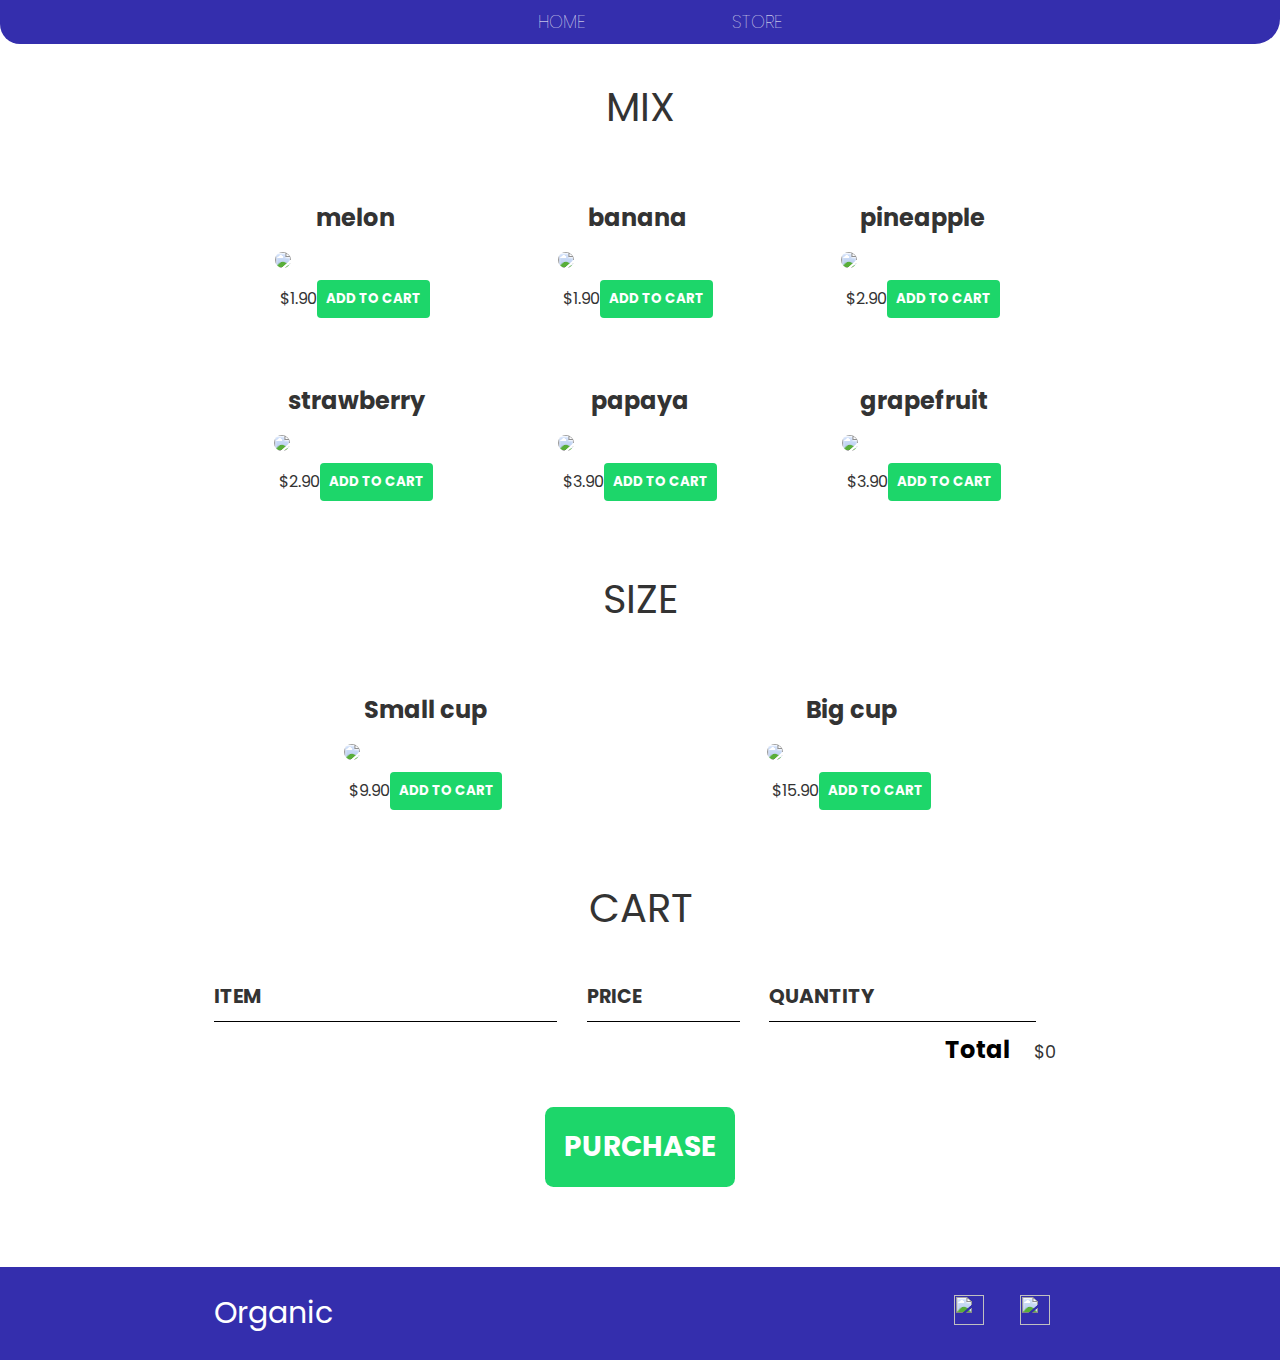
==== store.html @ 0c11e68b "first commit" ====
<!DOCTYPE html>
<html lang="en">
<head>
    <meta charset="UTF-8">
    <meta name="viewport" content="width=device-width, initial-scale=1.0">
    <title>Document</title>
    <link rel="stylesheet" href="style.css">
    <script src="script.js" async></script>
</head>
<body>
    <header class="main-header">
        <nav class="main-nav nav">
            <ul>
                <li><a href="index.html">HOME</a></li>
                <li><a href="store.html">STORE</a></li>
            </ul>
        </nav>
    </header>
    <section class="container content-section">
        <h2 class="section-header">MIX</h2>
        <div class="shop-items">
            <div class="shop-item">
                <span class="shop-item-title">melon</span>
                <img class="shop-item-image" src="Images/cantaloup.jpg">
                <div class="shop-item-details">
                    <span class="shop-item-price">$1.90</span>
                    <button class="btn btn-primary shop-item-button" type="button">ADD TO CART</button>
                </div>
            </div>
            <div class="shop-item">
                <span class="shop-item-title">banana</span>
                <img class="shop-item-image" src="Images/banana.jpg">
                <div class="shop-item-details">
                    <span class="shop-item-price">$1.90</span>
                    <button class="btn btn-primary shop-item-button"type="button">ADD TO CART</button>
                </div>
            </div>
            <div class="shop-item">
                <span class="shop-item-title">pineapple</span>
                <img class="shop-item-image" src="Images/pineapple.jpg">
                <div class="shop-item-details">
                    <span class="shop-item-price">$2.90</span>
                    <button class="btn btn-primary shop-item-button" type="button">ADD TO CART</button>
                </div>
            </div>
            <div class="shop-item">
                <span class="shop-item-title">strawberry</span>
                <img class="shop-item-image" src="Images/straw.jpg">
                <div class="shop-item-details">
                    <span class="shop-item-price">$2.90</span>
                    <button class="btn btn-primary shop-item-button" type="button">ADD TO CART</button>
                </div>
            </div>
            <div class="shop-item">
                <span class="shop-item-title">papaya</span>
                <img class="shop-item-image" src="Images/papaya.jpg">
                <div class="shop-item-details">
                    <span class="shop-item-price">$3.90</span>
                    <button class="btn btn-primary shop-item-button" type="button">ADD TO CART</button>
                </div>
            </div>
            <div class="shop-item">
                <span class="shop-item-title">grapefruit</span>
                <img class="shop-item-image" src="Images/grapefruit.jpg">
                <div class="shop-item-details">
                    <span class="shop-item-price">$3.90</span>
                    <button class="btn btn-primary shop-item-button" type="button">ADD TO CART</button>
                </div>
            </div>
        </div>
    </section>
    <section class="container content-section">
        <h2 class="section-header">SIZE</h2>
        <div class="shop-items">
            <div class="shop-item">
                <span class="shop-item-title">Small cup</span>
                <img class="shop-item-image" src="Images/small.png">
                <div class="shop-item-details">
                    <span class="shop-item-price">$9.90</span>
                    <button class="btn btn-primary shop-item-button" type="button">ADD TO CART</button>
                </div>
            </div>
            <div class="shop-item">
                <span class="shop-item-title">Big cup</span>
                <img class="shop-item-image" src="Images/big.png">
                <div class="shop-item-details">
                    <span class="shop-item-price">$15.90</span>
                    <button class="btn btn-primary shop-item-button" type="button">ADD TO CART</button>
                </div>
            </div>
        </div>
    </section>
    <section class="container content-section">
        <h2 class="section-header">CART</h2>
        <div class="cart-row">
            <span class="cart-item cart-header cart-column">ITEM</span>
            <span class="cart-price cart-header cart-column">PRICE</span>
            <span class="cart-quantity cart-header cart-column">QUANTITY</span>
        </div>
        <div class="cart-items">
        </div>
        <div class="cart-total">
            <strong class="cart-total-title">Total</strong>
            <span class="cart-total-price">$0</span>
        </div>
        <button class="btn btn-primary btn-purchase" type="button">PURCHASE</button>
    </section>
    <footer class="main-footer">
        <div class="container main-footer-container">
            <h3 class="brand-name small">Organic</h3>
            <ul class="nav footer-nav">
                <li>
                    <a href="https://www.youtube.com" target="_blank">
                        <img src="Images/YouTube Logo.png">
                    </a>
                </li>
                <li>
                    <a href="https://www.facebook.com" target="_blank">
                        <img src="Images/Facebook Logo.png">
                    </a>
                </li>
            </ul>
        </div>
    </footer>
</body>
</html>
---- style.css ----
@import url('https://fonts.googleapis.com/css?family=Raleway:300,400,700');
@import url('https://fonts.googleapis.com/css2?family=Poppins:wght@300;400;500;700;800&display=swap');



* {
    box-sizing: border-box;
    font-family: 'Poppins', sans-serif;
    color: #777;
}

html, body {
    margin: 0;
    padding: 0;
    min-height: 100%;
}

.nav ul {
    margin: 0;
}

.nav li {
    display: inline;
}

.nav a {
    display: inline-block;
    padding: .5em;
    color: white;
    text-decoration: none;
}

.main-nav {
    text-align: center;
    font-size: 1.1em;
    font-weight: lighter;
}

.main-nav li {
    padding: 0 5%;
}

.nav a:hover {
    background-color: rgba(255, 255, 255, .3)
}

.main-header {
    background-color: #342ead;
    background-blend-mode: multiply;
    border-radius: 0 0 25px 20px;
}
.brand{
    display: flex;
    align-items: center;
    justify-content: center;
}
.brand-name{
    text-align: center;
    margin: 0;
    font-size: 4em;
    font-weight: normal;
    color: white;
    font-size: 8em;
}
.logo{
    background-color: white;
    height: 6.6em;
    border-radius: 100px;
}
.presentation{
    display: flex;
    flex-wrap: wrap;
    justify-content: center;
    max-width: 900px;
}
.presentation-text{
    display: inline-block;
    padding: 20px;
    text-align: center;
}
.presentation-image{
    display: inline-block;
    padding: 20px;
    text-align: center;
    width: 50%;
}
.image-cover{
    height: auto;
    width: 100%;
    margin: 10px;
    
}
.content-section {
    margin: 1em;
}

.container {
    max-width: 900px;
    margin: 0 auto;
    padding: 0 1.5em;
}
.section-header {
    font-weight: normal;
    color: #333;
    text-align: center;
    font-size: 2.5em;
}

.btn {
    text-align: center;
    vertical-align: middle;
    padding: .67em .67em;
    cursor: pointer;
}

.btn-header {
    margin: .5em 15% 2em 15%;
    color: white;
    border: 2px solid #2D9CDB;
    background-color: rgba(255, 255, 255, .1);
    border-radius: 0;
    font-size: 1.5em;
    font-weight: lighter;
    padding-left: 2em;
    padding-right: 2em;
}

.btn-header:hover {
    background-color: rgba(255, 255, 255, .3);
}

.btn-primary {
    color: white;
    background-color: rgb(29, 214, 106);
    border: none;
    border-radius: .3em;
    font-weight: bold;
}

.btn-primary:hover {
    background-color: rgb(27, 201, 100);
}

.shop-item {
    margin: 30px;
}

.shop-item-title {
    display: block;
    width: 100%;
    text-align: center;
    font-weight: bold;
    font-size: 1.5em;
    color: #333;
    margin-bottom: 15px;
}

.shop-item-image {
    height: 250px;
}

.shop-item-details {
    display: flex;
    align-items: center;
    padding: 5px;
}

.shop-item-price {
    flex-grow: 1;
    color: #333;
}

.shop-items {
    display: flex;
    flex-wrap: wrap;
    justify-content: space-around;
}

.cart-header {
    font-weight: bold;
    font-size: 1.25em;
    color: #333;
}

.cart-column {
    display: flex;
    align-items: center;
    border-bottom: 1px solid black;
    margin-right: 1.5em;
    padding-bottom: 10px;
    margin-top: 10px;
}

.cart-row {
    display: flex;
}

.cart-item {
    width: 45%;
}

.cart-price {
    width: 20%;
    font-size: 1.2em;
    color: #333;
}

.cart-quantity {
    width: 35%;
}

.cart-item-title {
    color: #333;
    margin-left: .5em;
    font-size: 1.2em;
}

.cart-item-image {
    width: 75px;
    height: auto;
    border-radius: 15px;
}

.btn-danger {
    color: white;
    background-color: #ff692d;
    border: none;
    border-radius: .3em;
    font-weight: bold;
}

.btn-danger:hover {
    background-color: #ea6227;
}

.cart-quantity-input {
    height: 34px;
    width: 50px;
    border-radius: 5px;
    border: 1px solid black;
    background-color: #eee;
    color: #333;
    padding: 0;
    text-align: center;
    font-size: 1.2em;
    margin-right: 25px;
}

.cart-row:last-child {
    border-bottom: 1px solid black;
}

.cart-row:last-child .cart-column {
    border: none;
}

.cart-total {
    text-align: end;
    margin-top: 10px;
    margin-right: 10px;
}

.cart-total-title {
    font-weight: bold;
    font-size: 1.5em;
    color: black;
    margin-right: 20px;
}

.cart-total-price {
    color: #333;
    font-size: 1.1em;
}

.btn-purchase {
    display: block;
    margin: 40px auto 80px auto;
    font-size: 1.75em;
}
.shop-item-image{
    border-radius: 40px;
}
.main-footer {
    background-color: #342ead;
    color: white;
    padding: .25em 0;
}

.main-footer-container {
    display: flex;
    align-items: center;
}

.main-footer-container ul {
    flex-grow: 1;
    text-align: end;
}

.footer-nav li {
    padding: 0 .5em;
}

.footer-nav img {
    width: 30px;
    height: 30px;
}
.small{
    font-size: 30px;
}
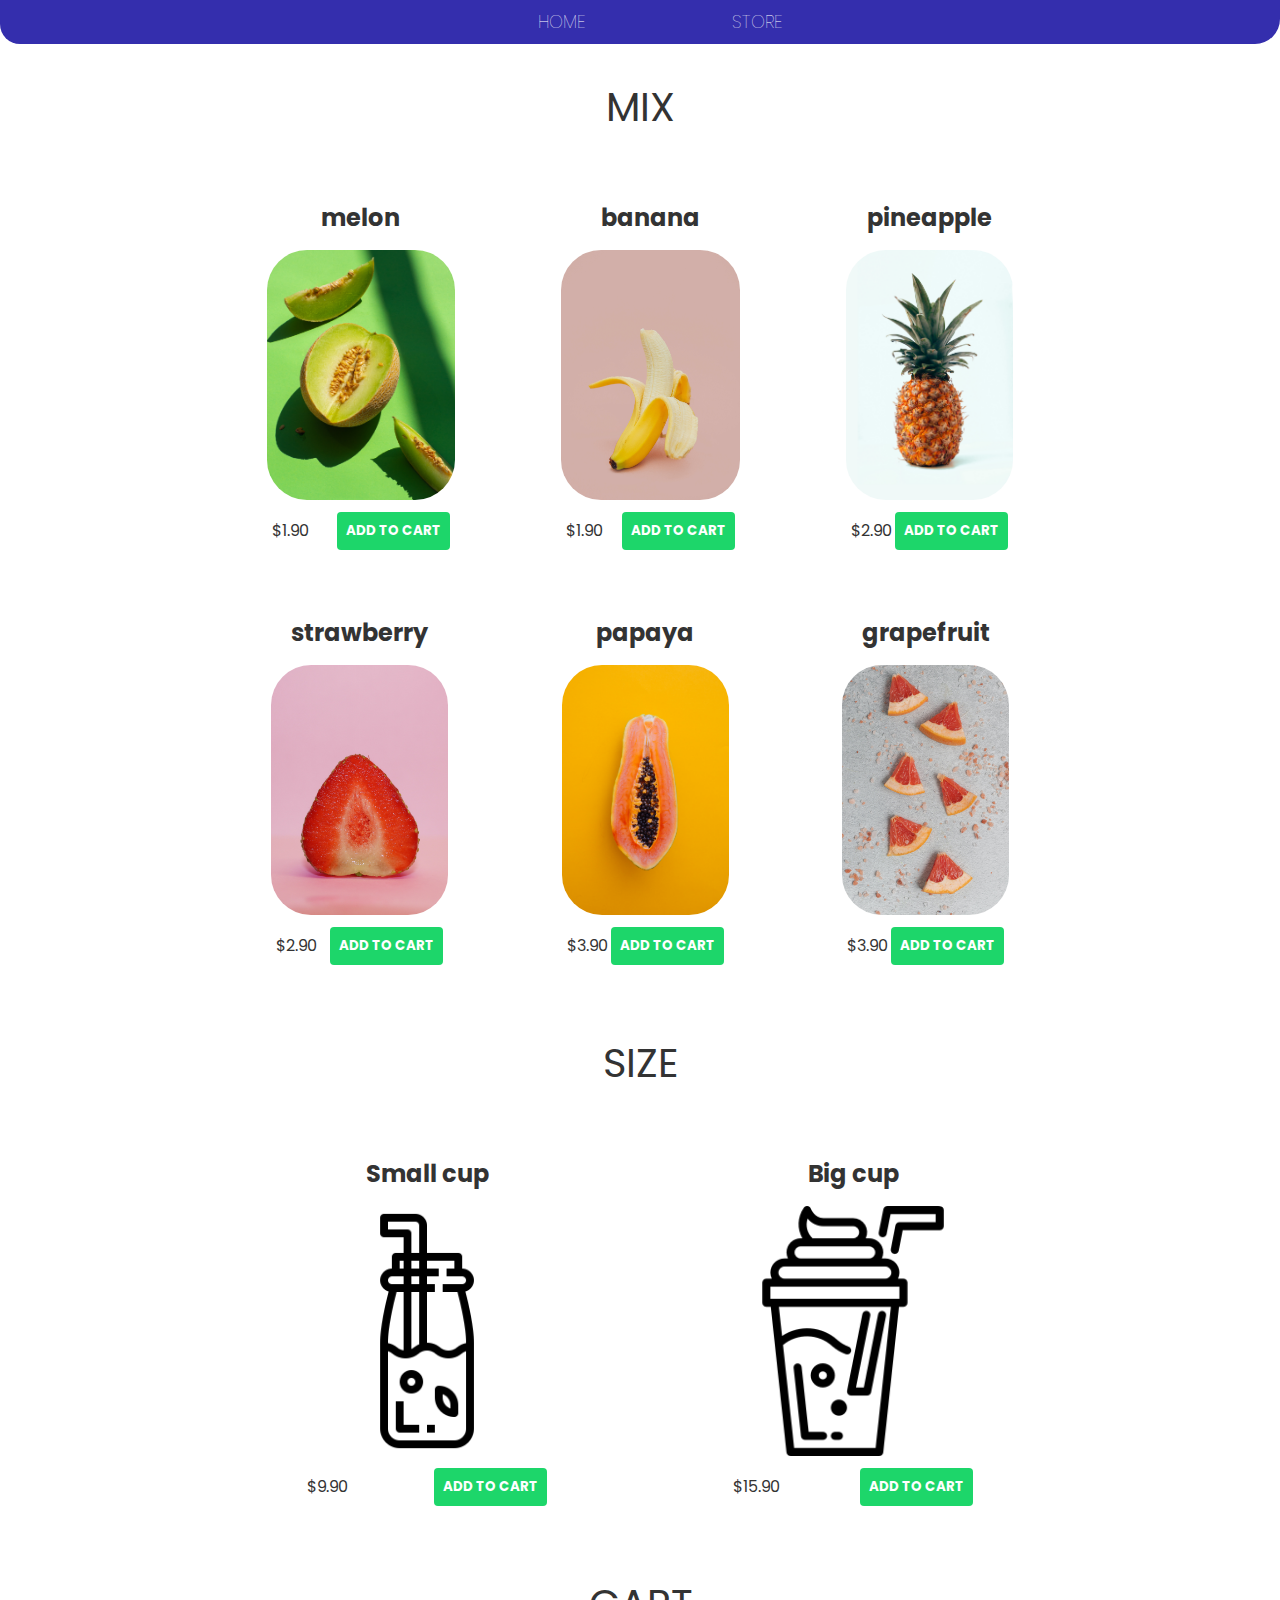
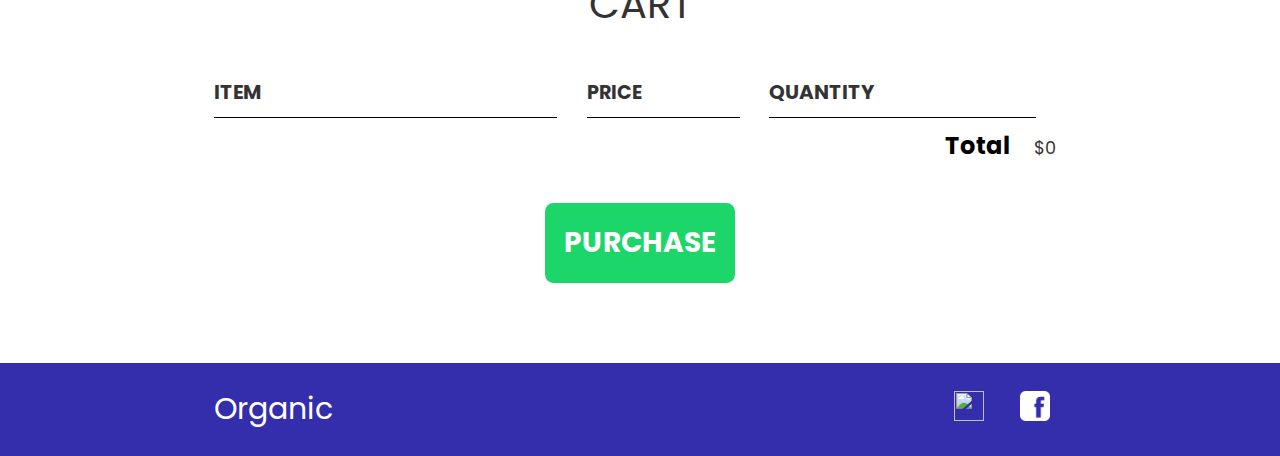
==== commit 262d5bdb: "second commit" ====
--- a/store.html
+++ b/store.html
@@ -21,7 +21,7 @@
         <div class="shop-items">
             <div class="shop-item">
                 <span class="shop-item-title">melon</span>
-                <img class="shop-item-image" src="Images/cantaloup.jpg">
+                <img class="shop-item-image" src="images/cantaloup.jpg">
                 <div class="shop-item-details">
                     <span class="shop-item-price">$1.90</span>
                     <button class="btn btn-primary shop-item-button" type="button">ADD TO CART</button>
@@ -29,7 +29,7 @@
             </div>
             <div class="shop-item">
                 <span class="shop-item-title">banana</span>
-                <img class="shop-item-image" src="Images/banana.jpg">
+                <img class="shop-item-image" src="images/banana.jpg">
                 <div class="shop-item-details">
                     <span class="shop-item-price">$1.90</span>
                     <button class="btn btn-primary shop-item-button"type="button">ADD TO CART</button>
@@ -37,7 +37,7 @@
             </div>
             <div class="shop-item">
                 <span class="shop-item-title">pineapple</span>
-                <img class="shop-item-image" src="Images/pineapple.jpg">
+                <img class="shop-item-image" src="images/pineapple.jpg">
                 <div class="shop-item-details">
                     <span class="shop-item-price">$2.90</span>
                     <button class="btn btn-primary shop-item-button" type="button">ADD TO CART</button>
@@ -45,7 +45,7 @@
             </div>
             <div class="shop-item">
                 <span class="shop-item-title">strawberry</span>
-                <img class="shop-item-image" src="Images/straw.jpg">
+                <img class="shop-item-image" src="images/straw.jpg">
                 <div class="shop-item-details">
                     <span class="shop-item-price">$2.90</span>
                     <button class="btn btn-primary shop-item-button" type="button">ADD TO CART</button>
@@ -53,7 +53,7 @@
             </div>
             <div class="shop-item">
                 <span class="shop-item-title">papaya</span>
-                <img class="shop-item-image" src="Images/papaya.jpg">
+                <img class="shop-item-image" src="images/papaya.jpg">
                 <div class="shop-item-details">
                     <span class="shop-item-price">$3.90</span>
                     <button class="btn btn-primary shop-item-button" type="button">ADD TO CART</button>
@@ -61,7 +61,7 @@
             </div>
             <div class="shop-item">
                 <span class="shop-item-title">grapefruit</span>
-                <img class="shop-item-image" src="Images/grapefruit.jpg">
+                <img class="shop-item-image" src="images/grapefruit.jpg">
                 <div class="shop-item-details">
                     <span class="shop-item-price">$3.90</span>
                     <button class="btn btn-primary shop-item-button" type="button">ADD TO CART</button>
@@ -74,7 +74,7 @@
         <div class="shop-items">
             <div class="shop-item">
                 <span class="shop-item-title">Small cup</span>
-                <img class="shop-item-image" src="Images/small.png">
+                <img class="shop-item-image" src="images/small.png">
                 <div class="shop-item-details">
                     <span class="shop-item-price">$9.90</span>
                     <button class="btn btn-primary shop-item-button" type="button">ADD TO CART</button>
@@ -82,7 +82,7 @@
             </div>
             <div class="shop-item">
                 <span class="shop-item-title">Big cup</span>
-                <img class="shop-item-image" src="Images/big.png">
+                <img class="shop-item-image" src="images/big.png">
                 <div class="shop-item-details">
                     <span class="shop-item-price">$15.90</span>
                     <button class="btn btn-primary shop-item-button" type="button">ADD TO CART</button>
@@ -111,12 +111,12 @@
             <ul class="nav footer-nav">
                 <li>
                     <a href="https://www.youtube.com" target="_blank">
-                        <img src="Images/YouTube Logo.png">
+                        <img src="images/YouTube Logo.png">
                     </a>
                 </li>
                 <li>
                     <a href="https://www.facebook.com" target="_blank">
-                        <img src="Images/Facebook Logo.png">
+                        <img src="images/Facebook Logo.png">
                     </a>
                 </li>
             </ul>
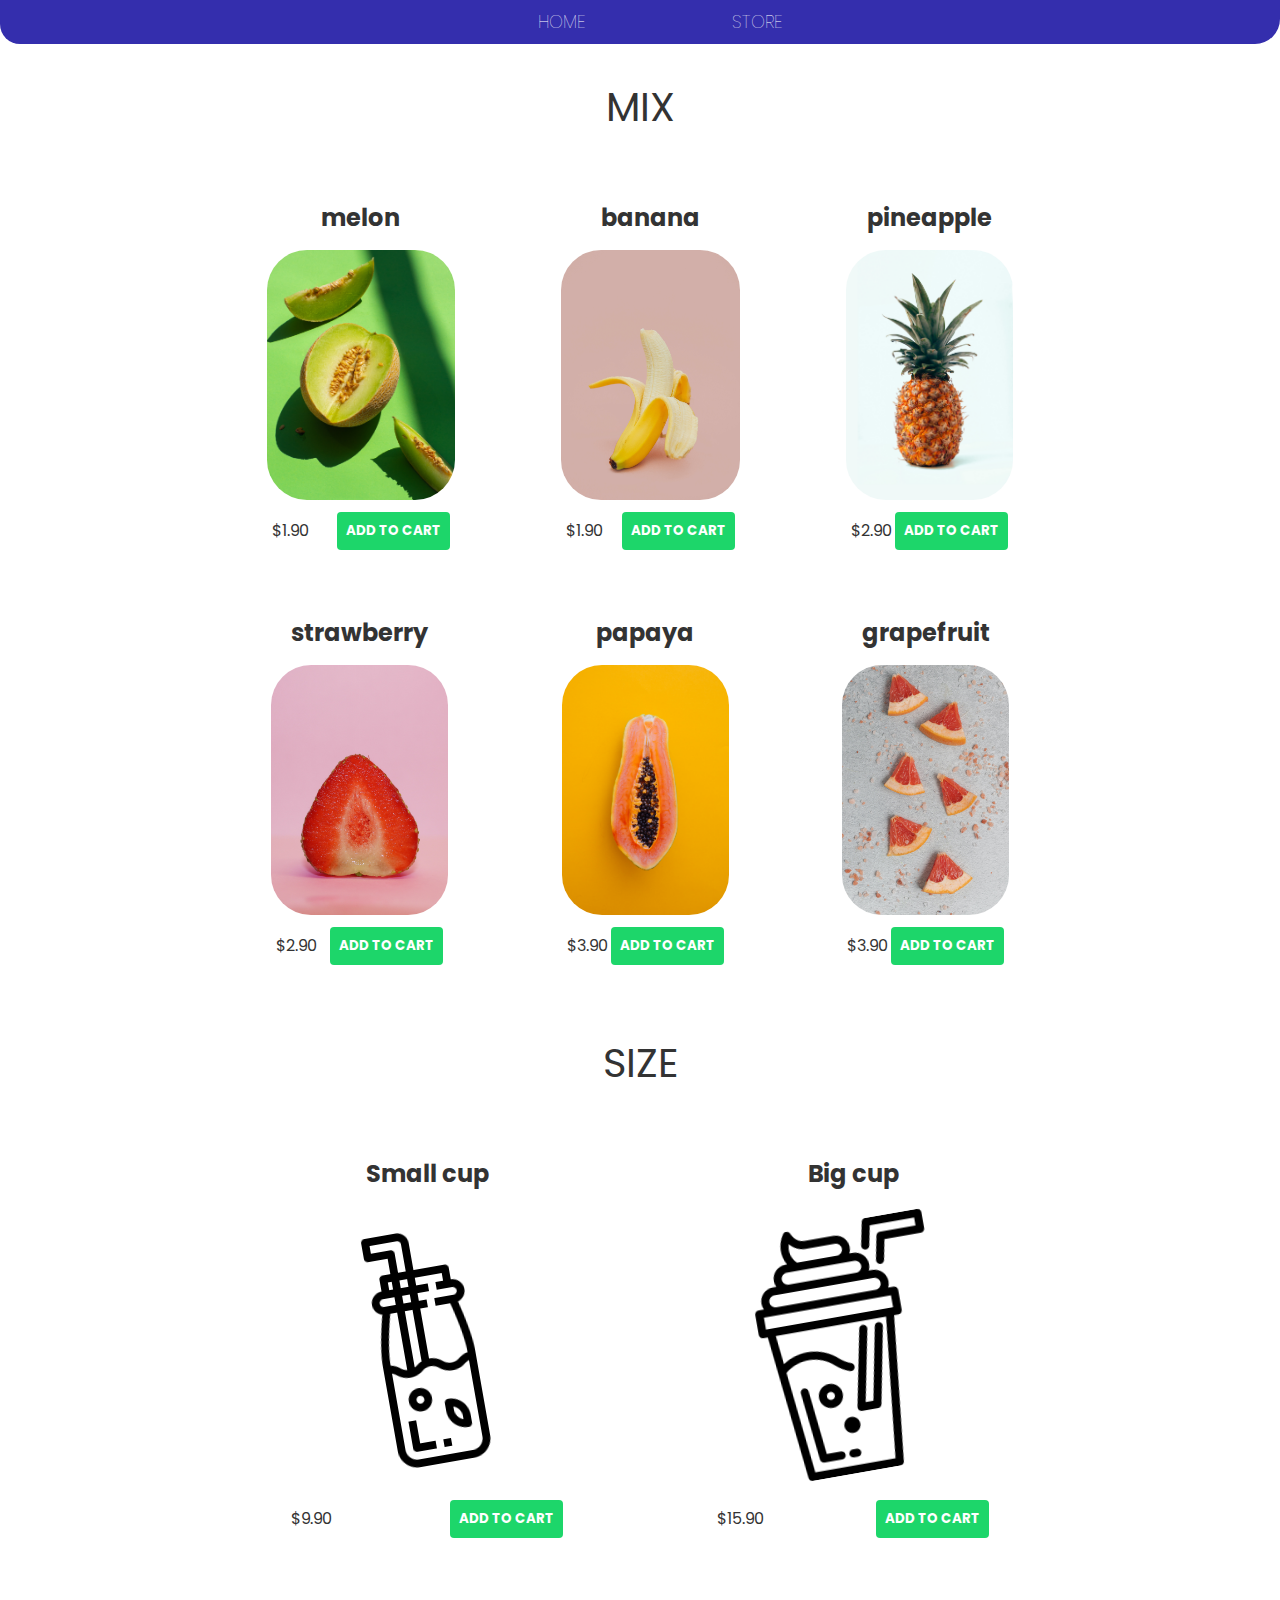
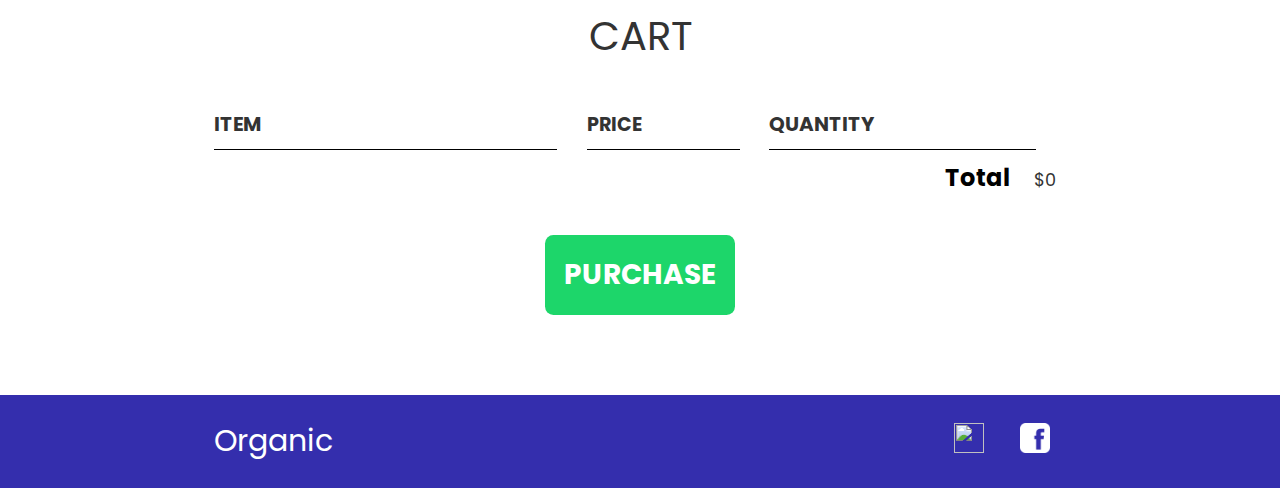
==== commit 8188f107: "message" ====
--- a/store.html
+++ b/store.html
@@ -74,7 +74,7 @@
         <div class="shop-items">
             <div class="shop-item">
                 <span class="shop-item-title">Small cup</span>
-                <img class="shop-item-image" src="images/small.png">
+                <img class="shop-item-image cup" src="images/small.png">
                 <div class="shop-item-details">
                     <span class="shop-item-price">$9.90</span>
                     <button class="btn btn-primary shop-item-button" type="button">ADD TO CART</button>
@@ -82,7 +82,7 @@
             </div>
             <div class="shop-item">
                 <span class="shop-item-title">Big cup</span>
-                <img class="shop-item-image" src="images/big.png">
+                <img class="shop-item-image cup" src="images/big.png">
                 <div class="shop-item-details">
                     <span class="shop-item-price">$15.90</span>
                     <button class="btn btn-primary shop-item-button" type="button">ADD TO CART</button>
--- a/style.css
+++ b/style.css
@@ -46,13 +46,13 @@
 
 .main-header {
     background-color: #342ead;
-    background-blend-mode: multiply;
     border-radius: 0 0 25px 20px;
 }
 .brand{
     display: flex;
     align-items: center;
     justify-content: center;
+    
 }
 .brand-name{
     text-align: center;
@@ -306,4 +306,8 @@
 }
 .small{
     font-size: 30px;
-}+}
+.cup{
+    transform: rotate(-10deg);
+    margin: 1em;
+}
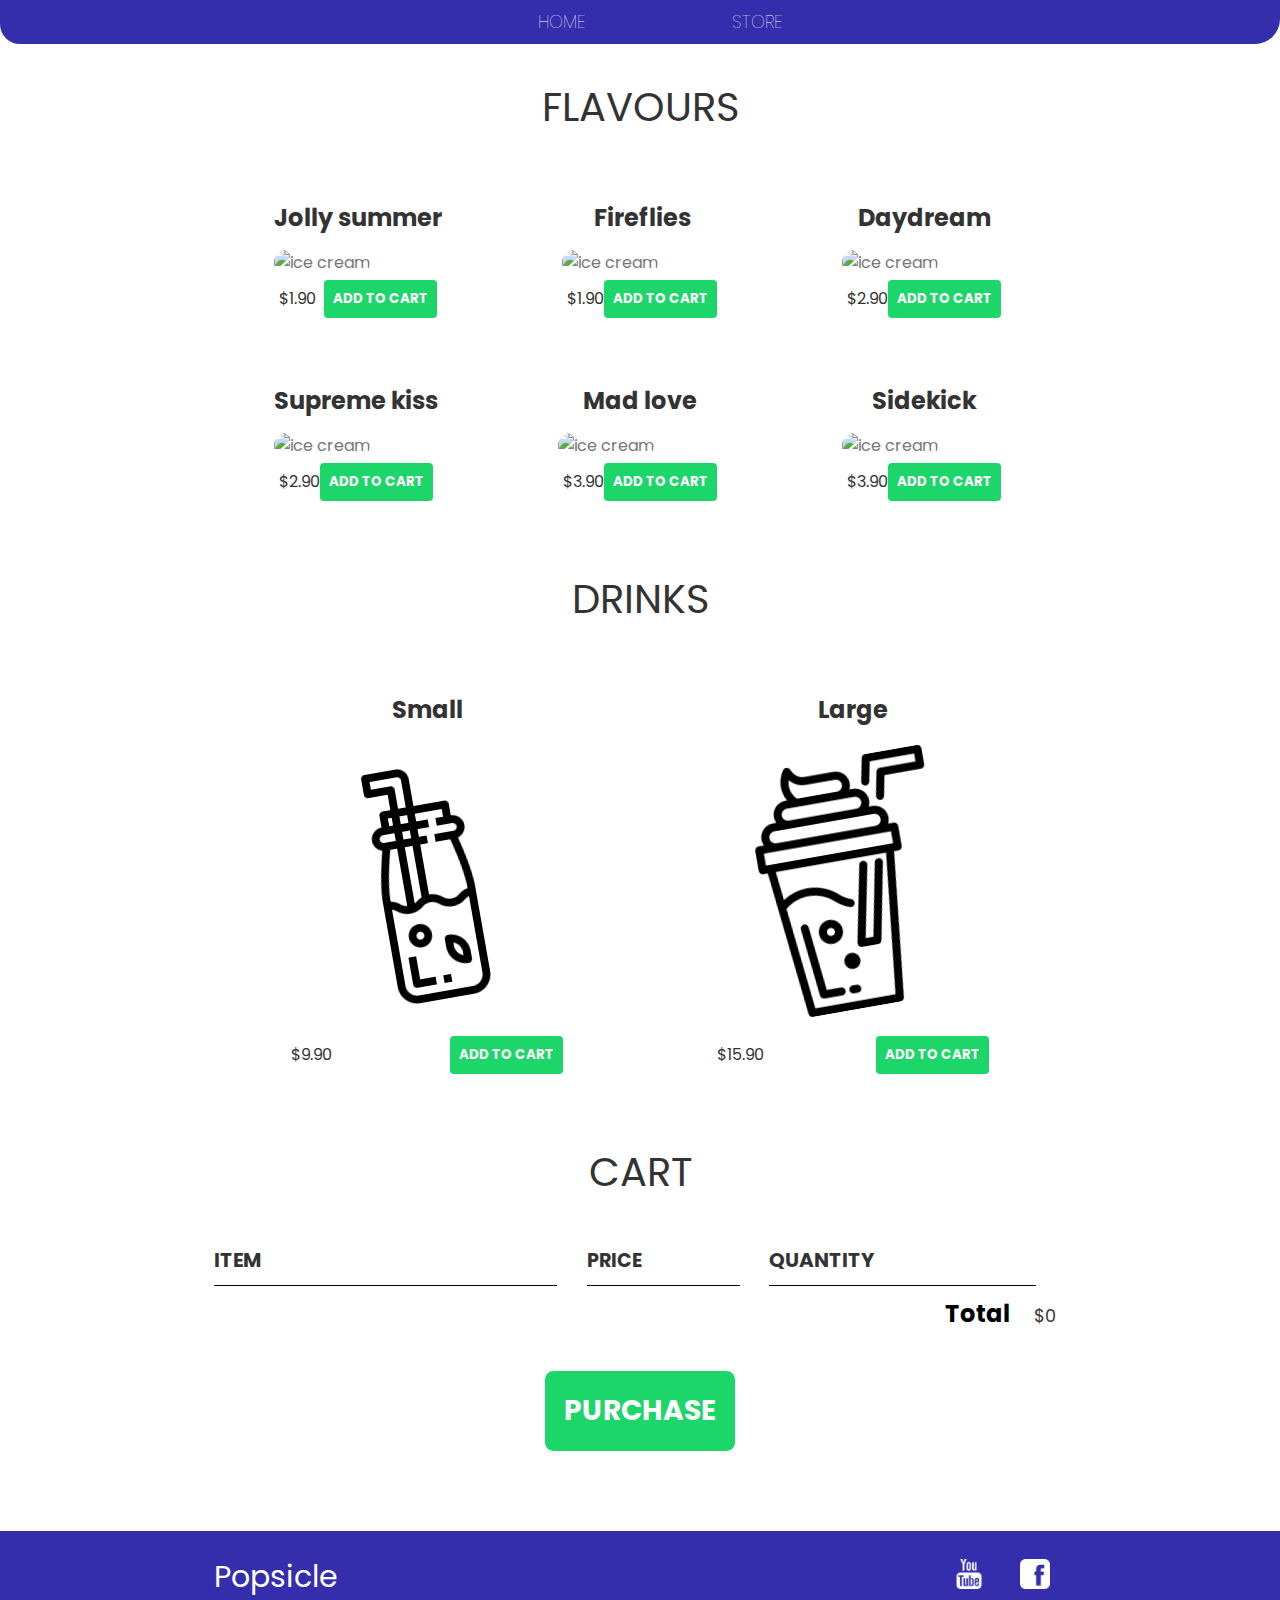
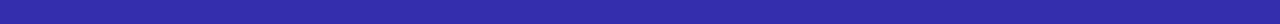
==== commit b43f5118: "add image" ====
--- a/store.html
+++ b/store.html
@@ -17,51 +17,51 @@
         </nav>
     </header>
     <section class="container content-section">
-        <h2 class="section-header">MIX</h2>
+        <h2 class="section-header">FLAVOURS</h2>
         <div class="shop-items">
             <div class="shop-item">
-                <span class="shop-item-title">melon</span>
-                <img class="shop-item-image" src="images/cantaloup.jpg">
+                <span class="shop-item-title">Jolly summer</span>
+                <img class="shop-item-image" src="images/1.jpg" alt='ice cream'>
                 <div class="shop-item-details">
                     <span class="shop-item-price">$1.90</span>
                     <button class="btn btn-primary shop-item-button" type="button">ADD TO CART</button>
                 </div>
             </div>
             <div class="shop-item">
-                <span class="shop-item-title">banana</span>
-                <img class="shop-item-image" src="images/banana.jpg">
+                <span class="shop-item-title">Fireflies</span>
+                <img class="shop-item-image" src="images/6.jpg" alt='ice cream'>
                 <div class="shop-item-details">
                     <span class="shop-item-price">$1.90</span>
                     <button class="btn btn-primary shop-item-button"type="button">ADD TO CART</button>
                 </div>
             </div>
             <div class="shop-item">
-                <span class="shop-item-title">pineapple</span>
-                <img class="shop-item-image" src="images/pineapple.jpg">
+                <span class="shop-item-title">Daydream</span>
+                <img class="shop-item-image" src="images/3.jpg" alt='ice cream'>
                 <div class="shop-item-details">
                     <span class="shop-item-price">$2.90</span>
                     <button class="btn btn-primary shop-item-button" type="button">ADD TO CART</button>
                 </div>
             </div>
             <div class="shop-item">
-                <span class="shop-item-title">strawberry</span>
-                <img class="shop-item-image" src="images/straw.jpg">
+                <span class="shop-item-title">Supreme kiss</span>
+                <img class="shop-item-image" src="images/4.jpg" alt='ice cream'>
                 <div class="shop-item-details">
                     <span class="shop-item-price">$2.90</span>
                     <button class="btn btn-primary shop-item-button" type="button">ADD TO CART</button>
                 </div>
             </div>
             <div class="shop-item">
-                <span class="shop-item-title">papaya</span>
-                <img class="shop-item-image" src="images/papaya.jpg">
+                <span class="shop-item-title">Mad love</span>
+                <img class="shop-item-image" src="images/5.jpg" alt='ice cream'>
                 <div class="shop-item-details">
                     <span class="shop-item-price">$3.90</span>
                     <button class="btn btn-primary shop-item-button" type="button">ADD TO CART</button>
                 </div>
             </div>
             <div class="shop-item">
-                <span class="shop-item-title">grapefruit</span>
-                <img class="shop-item-image" src="images/grapefruit.jpg">
+                <span class="shop-item-title">Sidekick</span>
+                <img class="shop-item-image" src="images/7.jpg" alt='ice cream'>
                 <div class="shop-item-details">
                     <span class="shop-item-price">$3.90</span>
                     <button class="btn btn-primary shop-item-button" type="button">ADD TO CART</button>
@@ -70,19 +70,19 @@
         </div>
     </section>
     <section class="container content-section">
-        <h2 class="section-header">SIZE</h2>
+        <h2 class="section-header">DRINKS</h2>
         <div class="shop-items">
             <div class="shop-item">
-                <span class="shop-item-title">Small cup</span>
-                <img class="shop-item-image cup" src="images/small.png">
+                <span class="shop-item-title">Small</span>
+                <img class="shop-item-image cup" src="images/small.png" alt='small drink'>
                 <div class="shop-item-details">
                     <span class="shop-item-price">$9.90</span>
                     <button class="btn btn-primary shop-item-button" type="button">ADD TO CART</button>
                 </div>
             </div>
             <div class="shop-item">
-                <span class="shop-item-title">Big cup</span>
-                <img class="shop-item-image cup" src="images/big.png">
+                <span class="shop-item-title">Large</span>
+                <img class="shop-item-image cup" src="images/big.png" alt='large drink'>
                 <div class="shop-item-details">
                     <span class="shop-item-price">$15.90</span>
                     <button class="btn btn-primary shop-item-button" type="button">ADD TO CART</button>
@@ -107,11 +107,11 @@
     </section>
     <footer class="main-footer">
         <div class="container main-footer-container">
-            <h3 class="brand-name small">Organic</h3>
+            <h3 class="brand-name small">Popsicle</h3>
             <ul class="nav footer-nav">
                 <li>
                     <a href="https://www.youtube.com" target="_blank">
-                        <img src="images/YouTube Logo.png">
+                        <img src="images/Youtube Logo.png">
                     </a>
                 </li>
                 <li>
